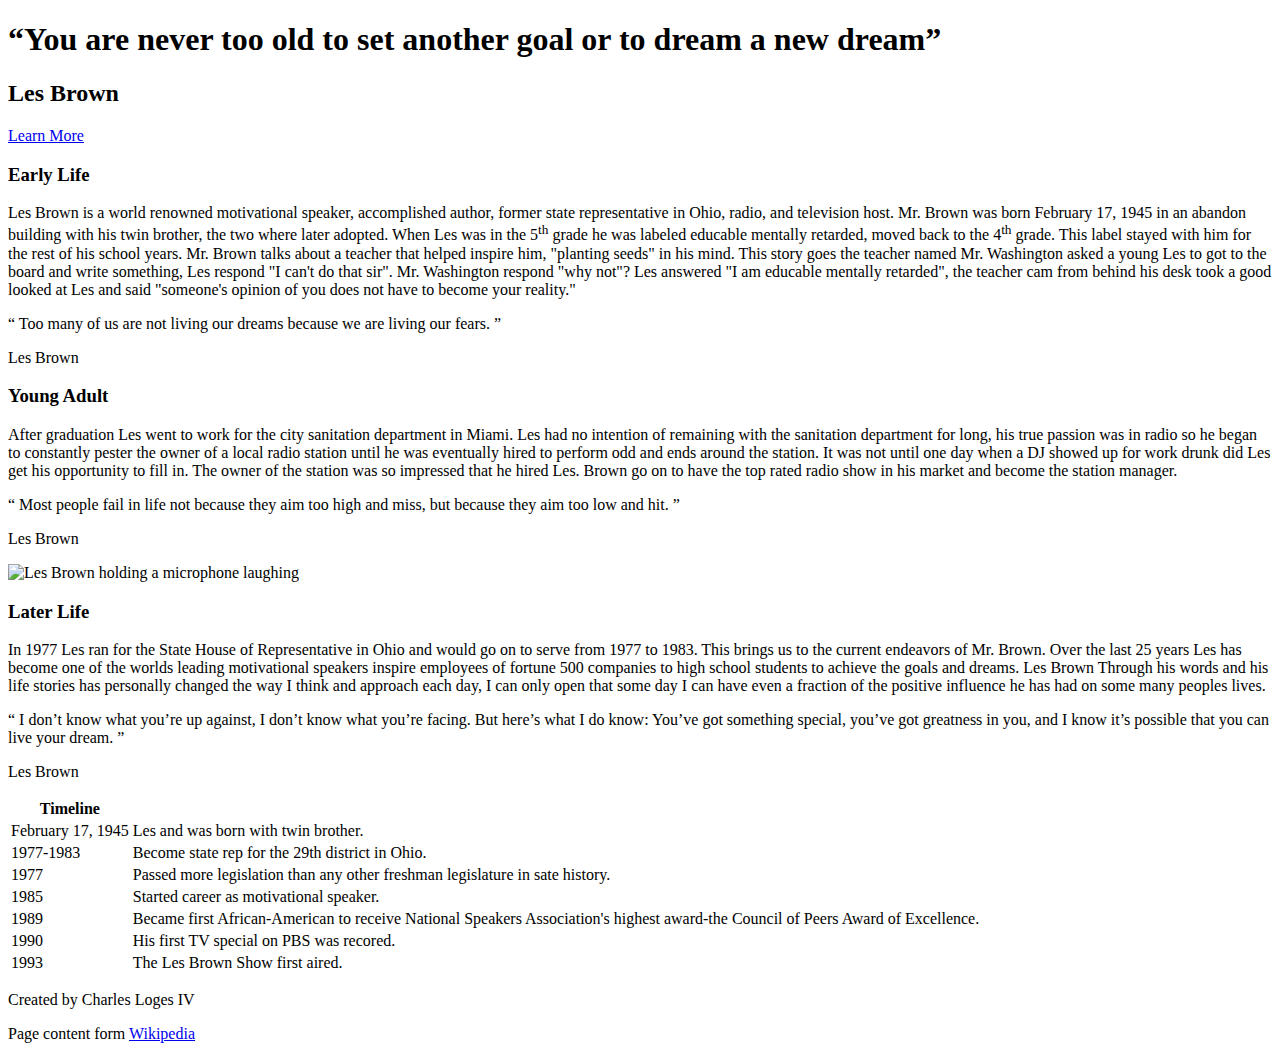
==== index.html @ 789d35e2 "hmtl content added" ====
<!DOCTYPE html>
<html lang="en-us">
<head>
  <meta charset="utf-8">
  <meta http-equiv="X-UA-Compatible" content="IE=Edge">
  <title>FCC: Les Brown Tribute Page</title>
  <meta name="viewport" content="width=device-width, initial-scale=1">
  <link rel="stylesheet" href="normalize.css">
  <link href="https://fonts.googleapis.com/css?family=Roboto:400,400i," rel="stylesheet">
  <link rel="stylesheet" href="styles.css">
</head>
<body>
  <header>
    <h1>
      <q>You are never too old to set another goal or to dream a new dream</q>
    </h1>
    <h2>Les Brown</h2>
    <a href="#">Learn More</a>
  </header>

  <section class="early-life">
    <h3>Early Life</h3>
    <p>
      Les Brown is a world renowned motivational speaker, accomplished author, former state representative in Ohio, radio, and television host. Mr. Brown was born February 17, 1945 in an abandon building with his twin brother, the two where later adopted. When Les was in the 5<sup>th</sup> grade he was labeled educable mentally retarded, moved back to the 4<sup>th</sup> grade. This label stayed with him for the rest of his school years. Mr. Brown talks about a teacher that helped inspire him, "planting seeds" in his mind. This story goes the teacher named Mr. Washington asked a young Les to got to the board and write something, Les respond "I can't do that sir". Mr. Washington respond "why not"? Les answered "I am educable mentally retarded", the teacher cam from behind his desk took a good looked at Les and said "someone's opinion of you does not have to become your reality."
    </p>
  </section>

  <aside>
    <p>
      <q>
        Too many of us are not living our dreams because we are living our fears.
      </q>
    </p>
    <p>Les Brown</p>
  </aside>

  <section class="young-adult">
    <h3>Young Adult</h3>
    <p>
      After graduation Les went to work for the city sanitation department in Miami. Les had no intention of remaining with the sanitation department for long, his true passion was in radio so he began to constantly pester the owner of a local radio station until he was eventually hired to perform odd and ends around the station. It was not until one day when a DJ showed up for work drunk did Les get his opportunity to fill in. The owner of the station was so impressed that he hired Les. Brown go on to have the top rated radio show in his market and become the station manager.
    </p>
  </section>

  <aside>
    <p>
      <q>
        Most people fail in life not because they aim too high and miss, but because they aim too low and hit.
      </q>
    </p>
    <p>Les Brown</p>
  </aside>

  <section class="later-life">
    <img src="img/lesBrown.jpg" alt="Les Brown holding a microphone laughing">
    <h3>Later Life</h3>
    <p>
      In 1977 Les ran for the State House of Representative in Ohio and would go on to serve from 1977 to 1983. This brings us to the current endeavors of Mr. Brown. Over the last 25 years Les has become one of the worlds leading motivational speakers inspire employees of fortune 500 companies to high school students to achieve the goals and dreams. Les Brown Through his words and his life stories has personally changed the way I think and approach each day, I can only open that some day I can have even a fraction of the positive influence he has had on some many peoples lives.
    </p>
  </section>

  <aside>
    <p>
      <q>
        I don’t know what you’re up against, I don’t know what you’re facing. But here’s what I do know: You’ve got something special, you’ve got greatness in you, and I know it’s possible that you can live your dream.
      </q>
    </p>
    <p>Les Brown</p>
  </aside>

  <section class="timeline">
    <table>
      <tr>
        <th>Timeline</th>
      </tr>
      <tr>
        <td>February 17, 1945</td>
        <td>Les and was born with twin brother.</td>
      </tr>
      <tr>
        <td>1977-1983</td>
        <td>Become state rep for the 29th district in Ohio.</td>
      </tr>
      <tr>
        <td>1977</td>
        <td>Passed more legislation than any other freshman legislature in sate history.</td>
      </tr>
      <tr>
        <td>1985</td>
        <td>Started career as motivational speaker.</td>
      </tr>
      <tr>
        <td>1989</td>
        <td>Became first African-American to receive National Speakers Association's highest award-the Council of Peers Award of Excellence.</td>
      </tr>
      <tr>
        <td>1990</td>
        <td>His first TV special on PBS was recored.</td>
      </tr>
      <tr>
        <td>1993</td>
        <td>The Les Brown Show first aired.</td>
      </tr>
    </table>
  </section>

  <footer>
    <p>Created by Charles Loges IV</p>

    <p>Page content form <a href="https://en.wikipedia.org/wiki/Les_Brown_(speaker)">Wikipedia</a></p>
  </footer>

</body>
</html>
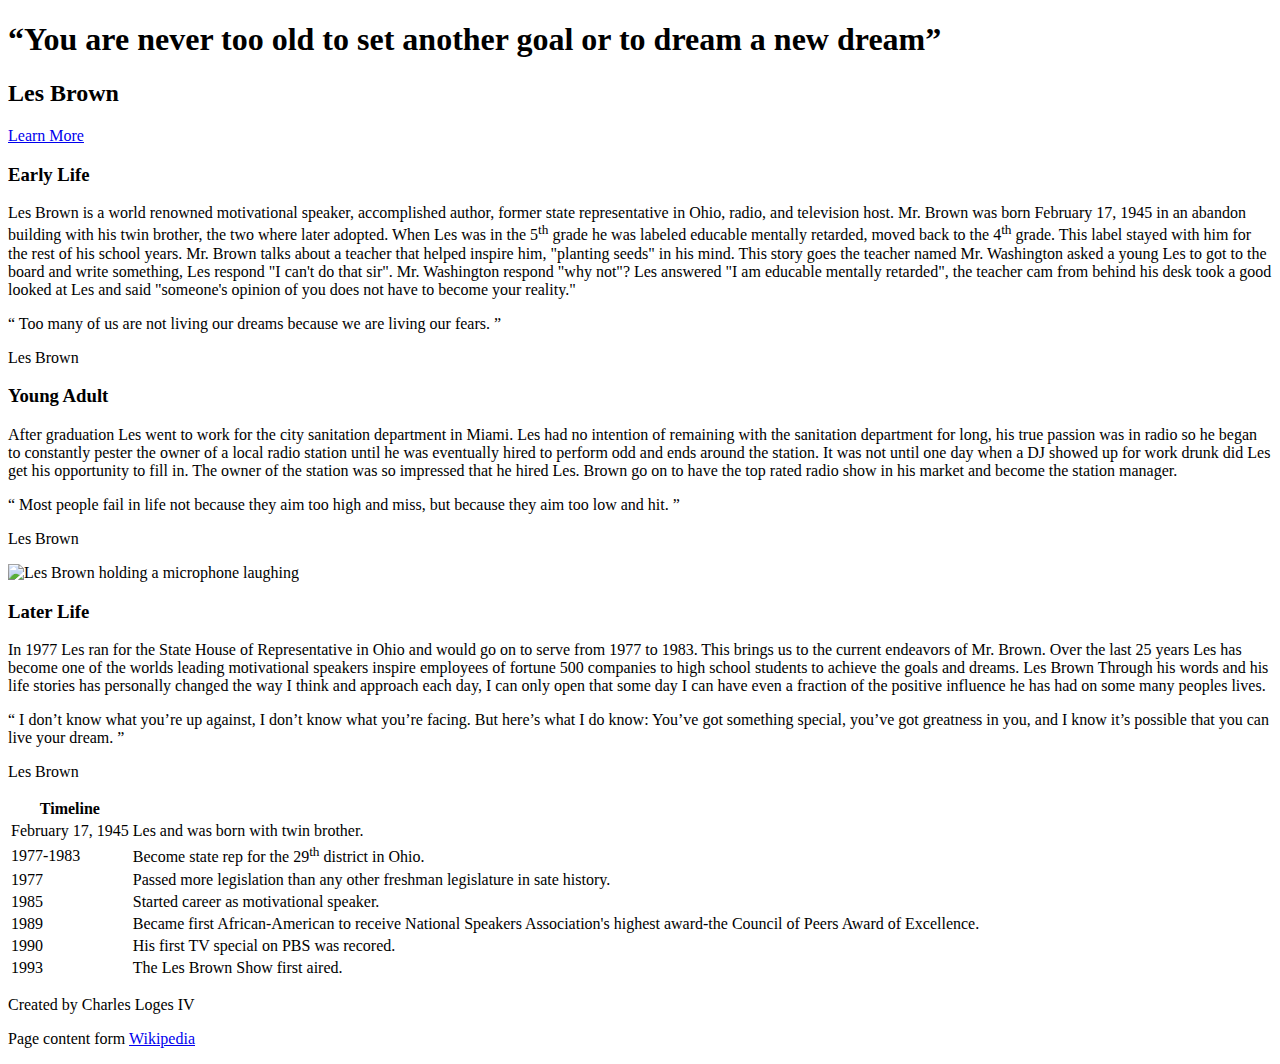
==== commit e114ce6e: "changed linked font and add a <sup> tag in timeline" ====
--- a/index.html
+++ b/index.html
@@ -6,7 +6,7 @@
   <title>FCC: Les Brown Tribute Page</title>
   <meta name="viewport" content="width=device-width, initial-scale=1">
   <link rel="stylesheet" href="normalize.css">
-  <link href="https://fonts.googleapis.com/css?family=Roboto:400,400i," rel="stylesheet">
+<link href="https://fonts.googleapis.com/css?family=Josefin+Slab:600|Raleway:300i,400" rel="stylesheet">
   <link rel="stylesheet" href="styles.css">
 </head>
 <body>
@@ -78,7 +78,7 @@
       </tr>
       <tr>
         <td>1977-1983</td>
-        <td>Become state rep for the 29th district in Ohio.</td>
+        <td>Become state rep for the 29<sup>th</sup> district in Ohio.</td>
       </tr>
       <tr>
         <td>1977</td>
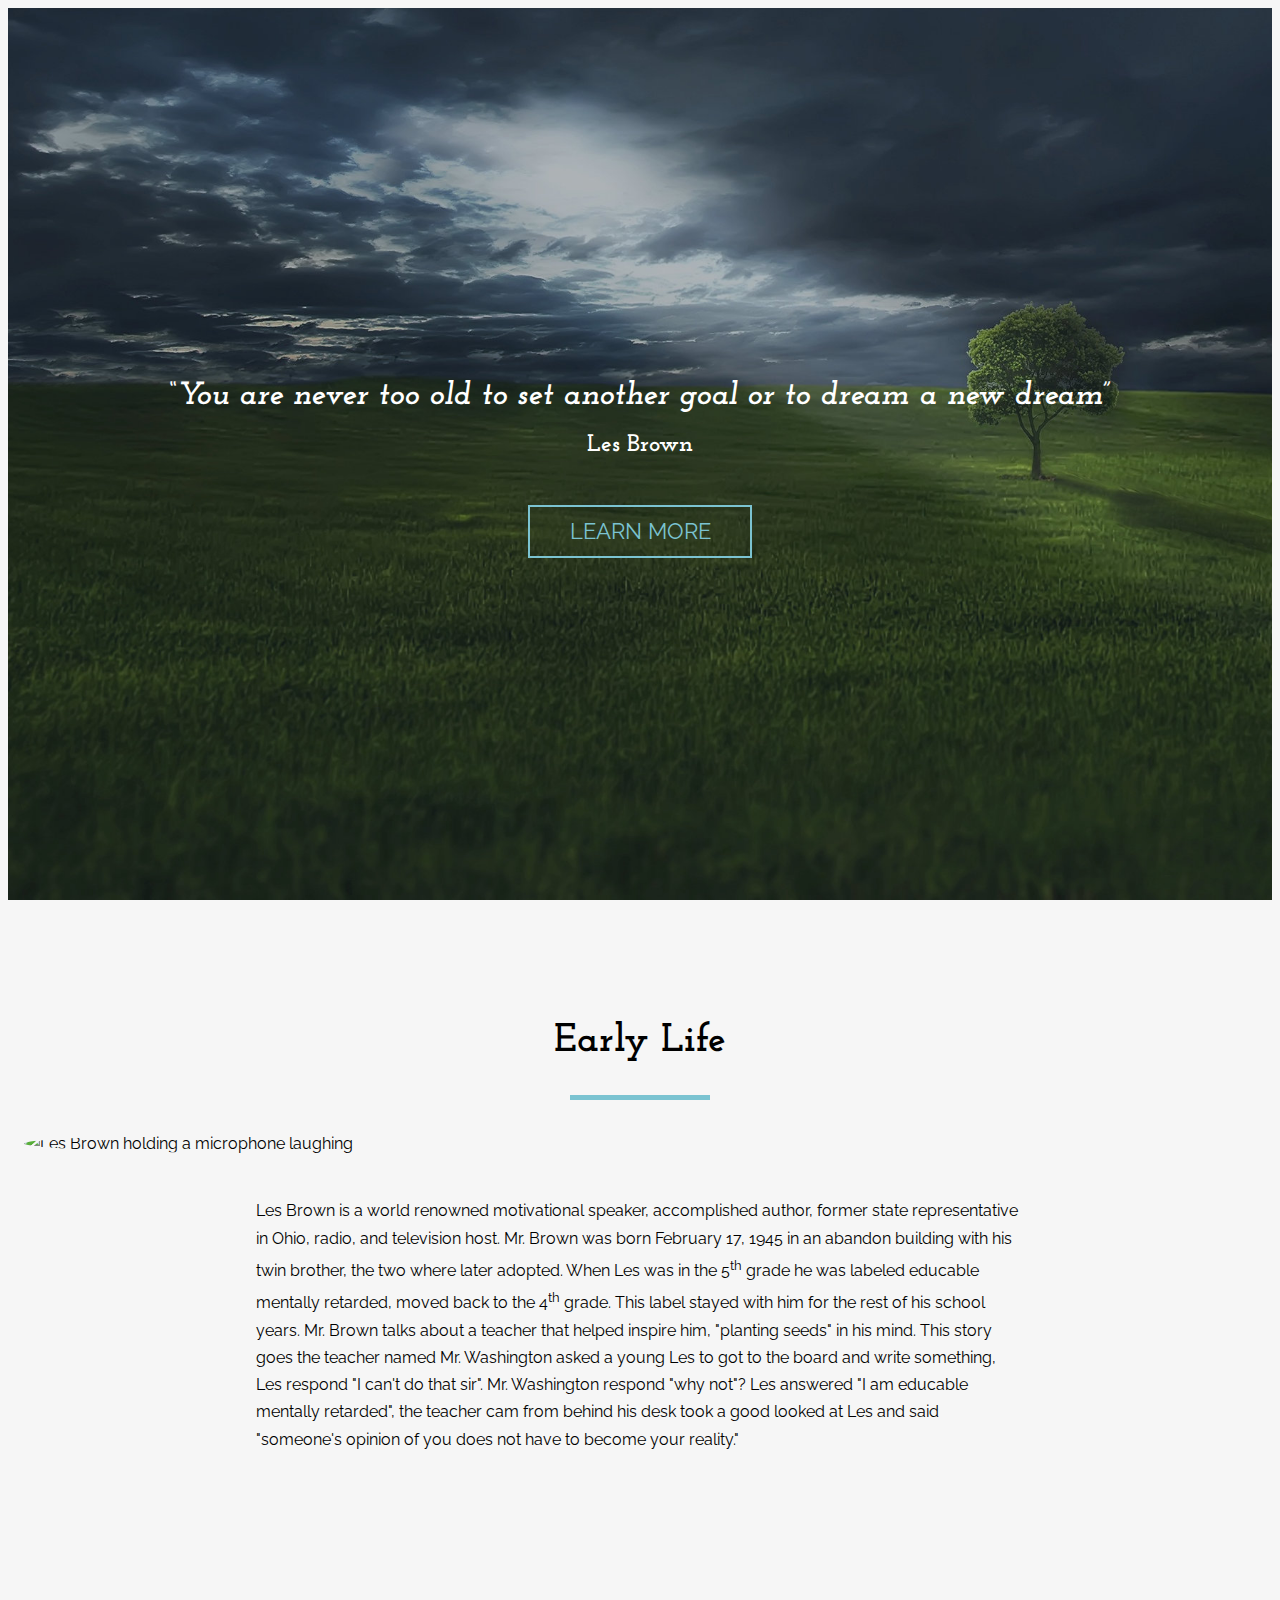
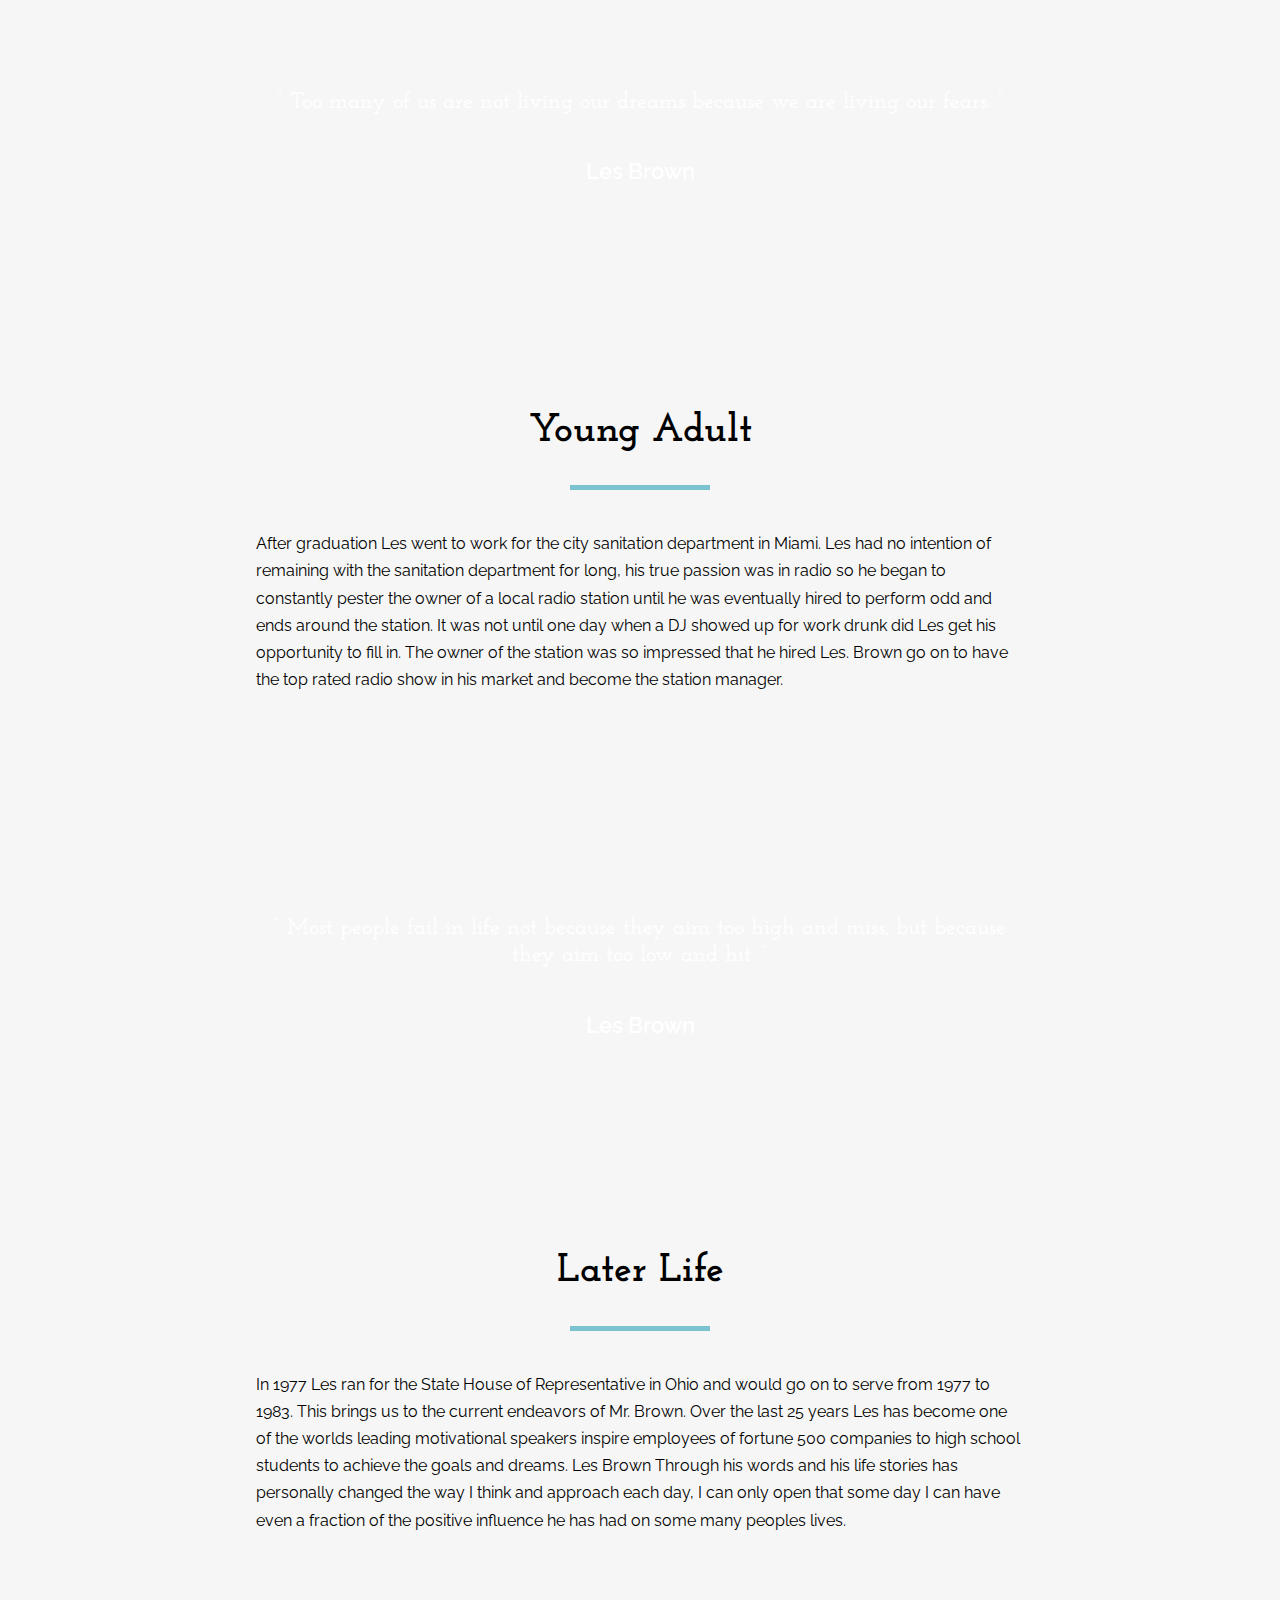
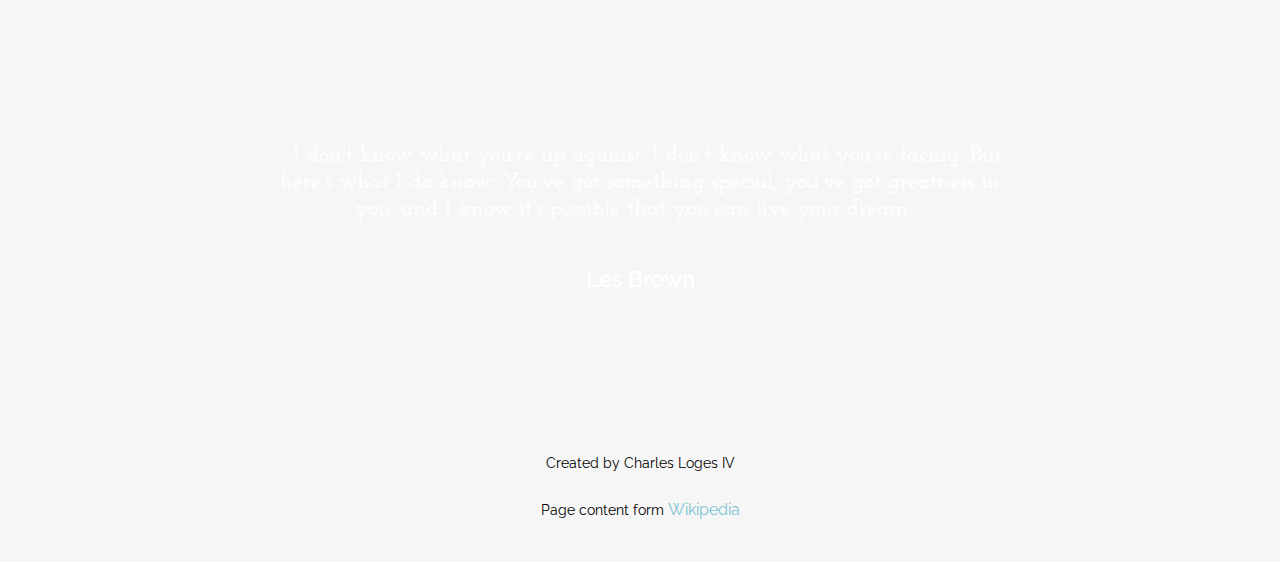
==== commit 3f2599ae: "page styled and structured" ====
--- a/index.html
+++ b/index.html
@@ -6,7 +6,7 @@
   <title>FCC: Les Brown Tribute Page</title>
   <meta name="viewport" content="width=device-width, initial-scale=1">
   <link rel="stylesheet" href="normalize.css">
-<link href="https://fonts.googleapis.com/css?family=Josefin+Slab:600|Raleway:300i,400" rel="stylesheet">
+<link href="https://fonts.googleapis.com/css?family=Josefin+Slab:400i, 600|Raleway:400" rel="stylesheet">
   <link rel="stylesheet" href="styles.css">
 </head>
 <body>
@@ -15,11 +15,13 @@
       <q>You are never too old to set another goal or to dream a new dream</q>
     </h1>
     <h2>Les Brown</h2>
-    <a href="#">Learn More</a>
+    <a href="#section">Learn More</a>
   </header>
 
-  <section class="early-life">
+  <section class="early-life" id="section1">
     <h3>Early Life</h3>
+    <hr>
+    <img src="img/lesBrown.jpg" alt="Les Brown holding a microphone laughing">
     <p>
       Les Brown is a world renowned motivational speaker, accomplished author, former state representative in Ohio, radio, and television host. Mr. Brown was born February 17, 1945 in an abandon building with his twin brother, the two where later adopted. When Les was in the 5<sup>th</sup> grade he was labeled educable mentally retarded, moved back to the 4<sup>th</sup> grade. This label stayed with him for the rest of his school years. Mr. Brown talks about a teacher that helped inspire him, "planting seeds" in his mind. This story goes the teacher named Mr. Washington asked a young Les to got to the board and write something, Les respond "I can't do that sir". Mr. Washington respond "why not"? Les answered "I am educable mentally retarded", the teacher cam from behind his desk took a good looked at Les and said "someone's opinion of you does not have to become your reality."
     </p>
@@ -36,6 +38,7 @@
 
   <section class="young-adult">
     <h3>Young Adult</h3>
+    <hr>
     <p>
       After graduation Les went to work for the city sanitation department in Miami. Les had no intention of remaining with the sanitation department for long, his true passion was in radio so he began to constantly pester the owner of a local radio station until he was eventually hired to perform odd and ends around the station. It was not until one day when a DJ showed up for work drunk did Les get his opportunity to fill in. The owner of the station was so impressed that he hired Les. Brown go on to have the top rated radio show in his market and become the station manager.
     </p>
@@ -51,8 +54,8 @@
   </aside>
 
   <section class="later-life">
-    <img src="img/lesBrown.jpg" alt="Les Brown holding a microphone laughing">
     <h3>Later Life</h3>
+    <hr>
     <p>
       In 1977 Les ran for the State House of Representative in Ohio and would go on to serve from 1977 to 1983. This brings us to the current endeavors of Mr. Brown. Over the last 25 years Les has become one of the worlds leading motivational speakers inspire employees of fortune 500 companies to high school students to achieve the goals and dreams. Les Brown Through his words and his life stories has personally changed the way I think and approach each day, I can only open that some day I can have even a fraction of the positive influence he has had on some many peoples lives.
     </p>
@@ -67,45 +70,8 @@
     <p>Les Brown</p>
   </aside>
 
-  <section class="timeline">
-    <table>
-      <tr>
-        <th>Timeline</th>
-      </tr>
-      <tr>
-        <td>February 17, 1945</td>
-        <td>Les and was born with twin brother.</td>
-      </tr>
-      <tr>
-        <td>1977-1983</td>
-        <td>Become state rep for the 29<sup>th</sup> district in Ohio.</td>
-      </tr>
-      <tr>
-        <td>1977</td>
-        <td>Passed more legislation than any other freshman legislature in sate history.</td>
-      </tr>
-      <tr>
-        <td>1985</td>
-        <td>Started career as motivational speaker.</td>
-      </tr>
-      <tr>
-        <td>1989</td>
-        <td>Became first African-American to receive National Speakers Association's highest award-the Council of Peers Award of Excellence.</td>
-      </tr>
-      <tr>
-        <td>1990</td>
-        <td>His first TV special on PBS was recored.</td>
-      </tr>
-      <tr>
-        <td>1993</td>
-        <td>The Les Brown Show first aired.</td>
-      </tr>
-    </table>
-  </section>
-
   <footer>
     <p>Created by Charles Loges IV</p>
-
     <p>Page content form <a href="https://en.wikipedia.org/wiki/Les_Brown_(speaker)">Wikipedia</a></p>
   </footer>
 
--- a/styles.css
+++ b/styles.css
@@ -0,0 +1,187 @@
+
+/* base styles */
+
+
+* {
+  box-sizing: border-box;
+}
+
+body {
+  font-family: 'Raleway', sans-serif;
+  background-color: #f6f6f6;
+}
+
+img {
+  max-width: 100%;
+  height: auto;
+  border-radius: 50%;
+  display: block;
+  margin: 0 auto;
+}
+
+h3 {
+  text-align: center;
+  margin-top: 2em;
+  font-size: 1.5em;
+}
+
+hr {
+  height: 4px;
+  width: 70px;
+  text-align: center;
+  position: relative;
+  background-color: #7bc3d1;
+  margin: 0 auto;
+  margin-bottom: 30px;
+  border: 0;
+}
+
+a {
+  text-decoration: none;
+}
+
+/* Setting flexbox */
+
+header,
+aside,
+footer {
+
+  display: flex;
+  flex-direction: column;
+  justify-content: center;
+  align-items: center;
+}
+
+
+/* Section styles */
+
+h1, h2 , h3, q {
+ font-family: 'Josefin Slab', serif;
+}
+
+.early-life,
+.young-adult,
+.later-life {
+  margin: 0 auto;
+  padding: 0 1em;
+  line-height: 1.7em;
+}
+
+.early-life p,
+.young-adult p,
+.later-life p {
+  margin: 2.5em auto 5em;
+}
+
+/* background image */
+
+header,
+aside {
+  background: url('img/bg.jpg') top right no-repeat;
+  background-attachment: fixed;
+  background-position: center;
+  background-size: cover;
+}
+
+
+/* Header */
+
+header {
+  height: 100vh;
+}
+
+h1 {
+  color: #fff;
+  text-align: center;
+  padding: 0 .3125em;
+  font-style: italic;
+}
+
+header h2 {
+  color: #fff;
+  margin: 0 auto 2em;
+}
+
+header a {
+  display: inline-block;
+  text-transform: uppercase;
+  border: 2px solid #7bc3d1;
+  font-size: 1.4em;
+  padding:  .5em 1.75em;
+  color: #7bc3d1;
+}
+
+header a:hover,
+header a:focus {
+  background-color: rgba(123, 195, 209, .25);
+  color: #28343E;
+}
+
+/* quotes */
+
+aside {
+  height: 45vh;
+}
+
+aside p{
+  font-size: 1.4em;
+  color: #fff;
+  text-align: center;
+  padding: 0 .3125em;
+  font-weight: 600;
+
+}
+
+/* Section specific */
+
+.early-life h3 {
+  padding-top: 1em;
+}
+
+
+/* footer */
+
+footer {
+  text-align: center;
+  height: 15vh;
+}
+
+footer p {
+  font-size: .9em;
+}
+
+footer a {
+  color: #7bc3d1;
+  font-size: 1.1em;
+}
+
+
+
+/* Media Queries */
+
+@media screen and (min-width: 640px) {
+
+
+  h3 {
+    font-size: 2.5em;
+  }
+
+  hr {
+    height: 5px;
+    width: 140px;
+  }
+
+}
+
+@media screen and (min-width: 768px) {
+
+  .early-life p,
+  .young-adult p,
+  .later-life p,
+  aside p {
+    max-width: 768px;
+  }
+
+}
+
+
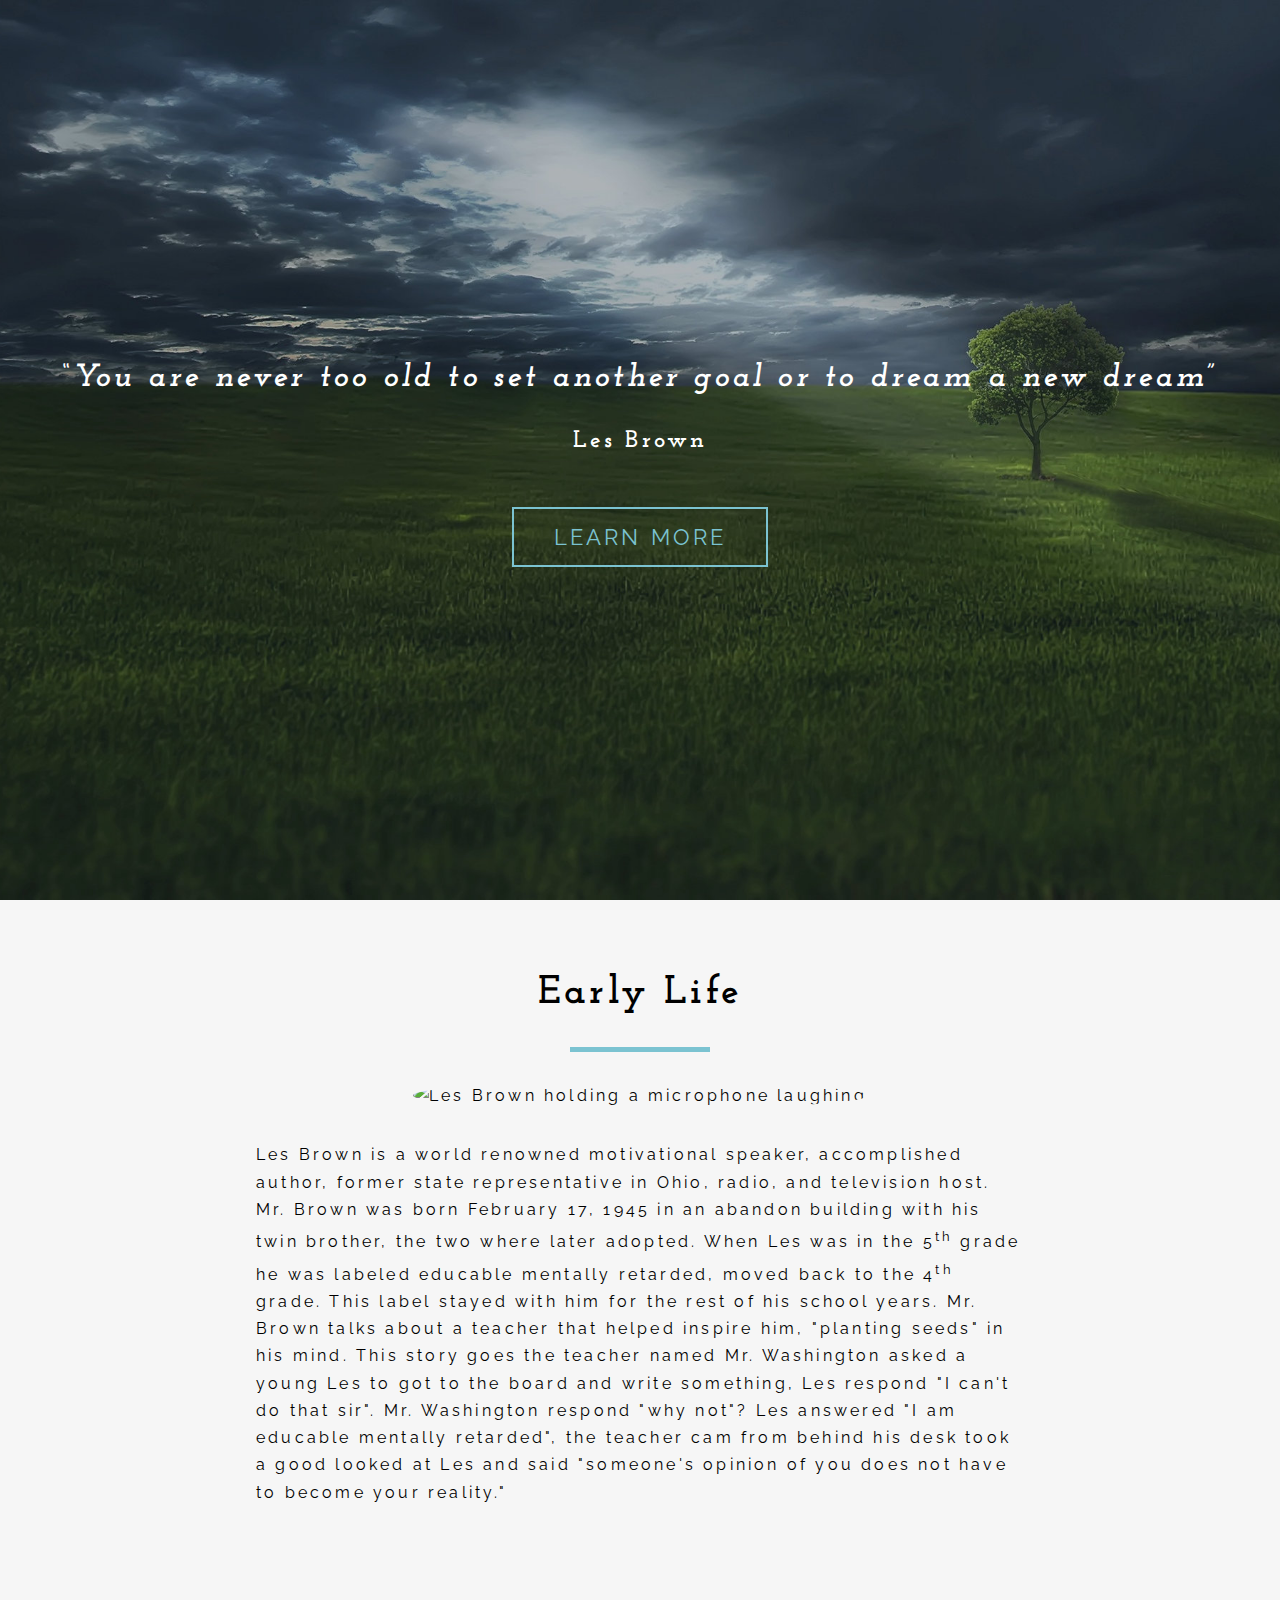
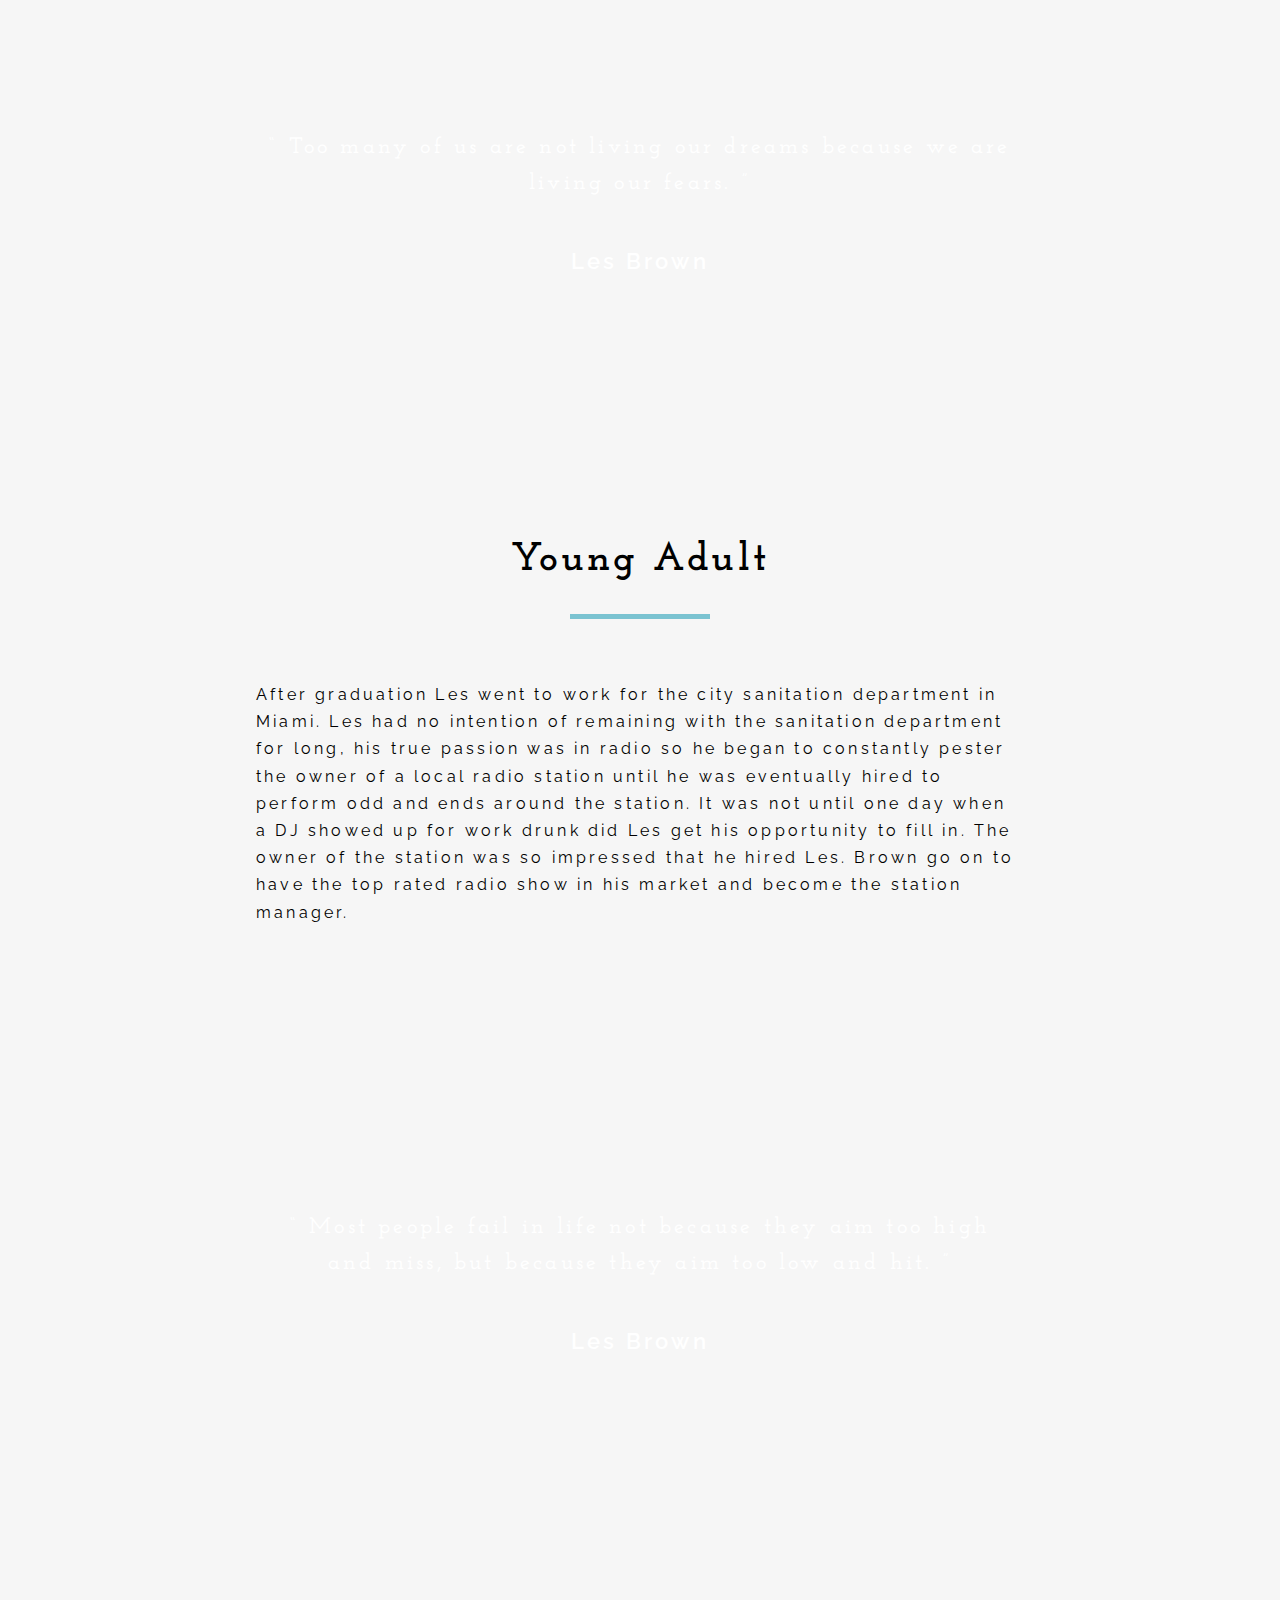
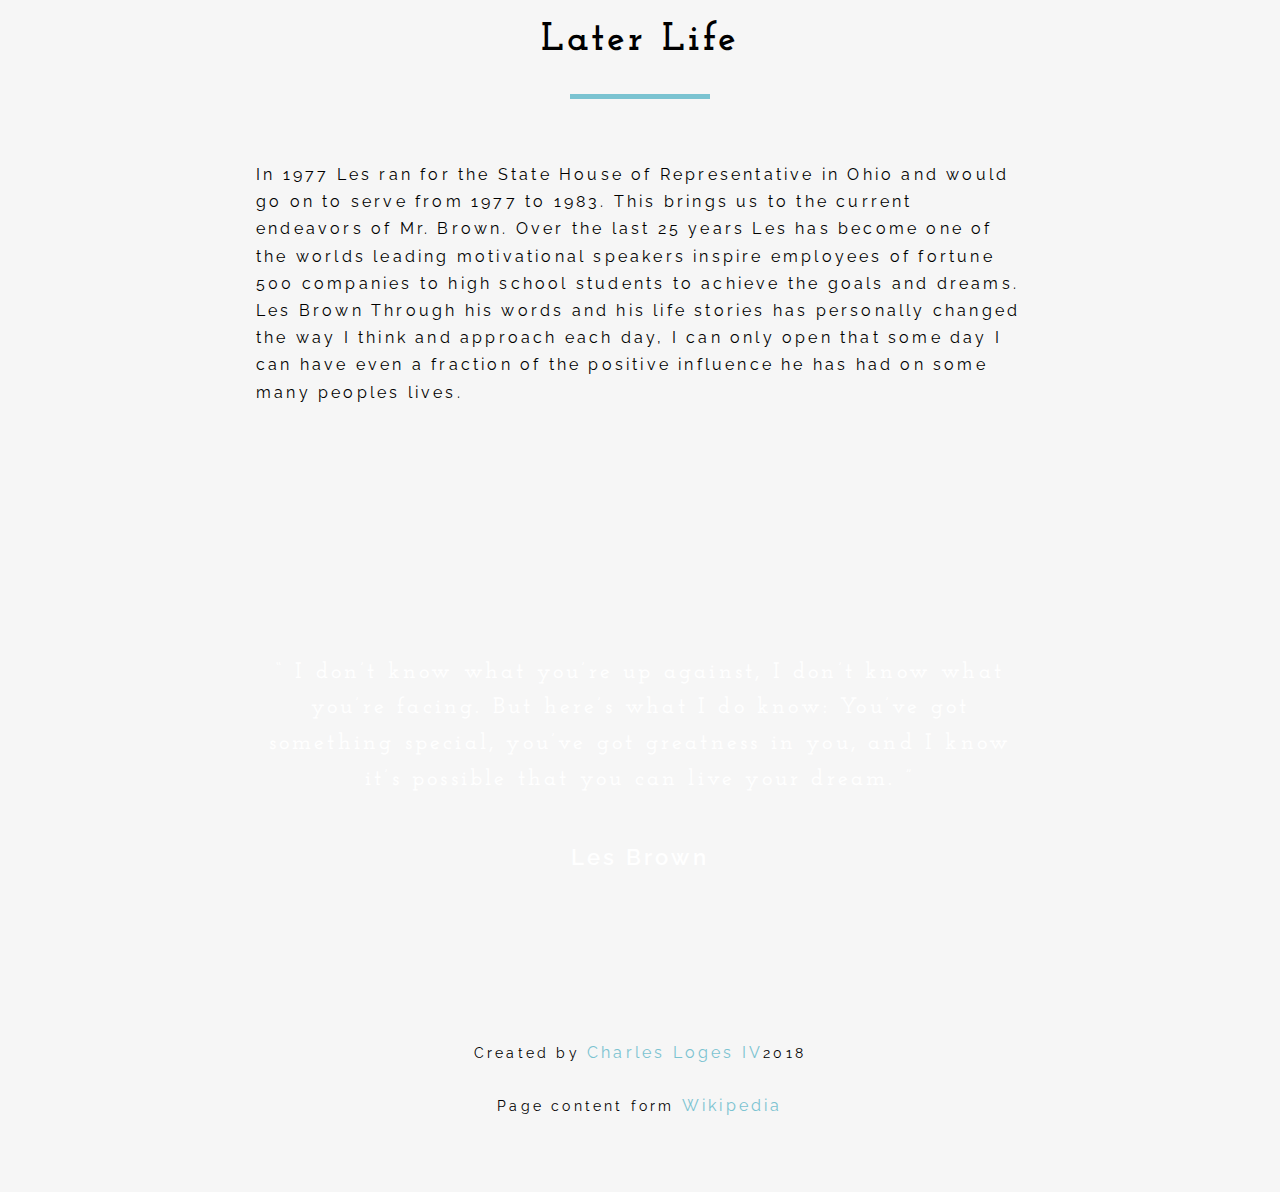
==== commit 781913e4: "added creator link and date in footer" ====
--- a/index.html
+++ b/index.html
@@ -15,10 +15,10 @@
       <q>You are never too old to set another goal or to dream a new dream</q>
     </h1>
     <h2>Les Brown</h2>
-    <a href="#section">Learn More</a>
+    <a href="#section1">Learn More</a>
   </header>
 
-  <section class="early-life" id="section1">
+  <section id="section1">
     <h3>Early Life</h3>
     <hr>
     <img src="img/lesBrown.jpg" alt="Les Brown holding a microphone laughing">
@@ -36,7 +36,7 @@
     <p>Les Brown</p>
   </aside>
 
-  <section class="young-adult">
+  <section>
     <h3>Young Adult</h3>
     <hr>
     <p>
@@ -53,7 +53,7 @@
     <p>Les Brown</p>
   </aside>
 
-  <section class="later-life">
+  <section>
     <h3>Later Life</h3>
     <hr>
     <p>
@@ -71,7 +71,7 @@
   </aside>
 
   <footer>
-    <p>Created by Charles Loges IV</p>
+    <p>Created by <a href="charlesloges.com">Charles Loges IV</a>2018</p>
     <p>Page content form <a href="https://en.wikipedia.org/wiki/Les_Brown_(speaker)">Wikipedia</a></p>
   </footer>
 
--- a/styles.css
+++ b/styles.css
@@ -1,13 +1,14 @@
-
 /* base styles */
-
 
 * {
   box-sizing: border-box;
 }
 
 body {
-  font-family: 'Raleway', sans-serif;
+  margin: 0;
+  line-height: 1.5;
+  letter-spacing: 0.2rem;
+  font-family: "Raleway", sans-serif;
   background-color: #f6f6f6;
 }
 
@@ -44,45 +45,42 @@
 
 header,
 aside,
-footer {
-
+footer,
+section {
   display: flex;
   flex-direction: column;
   justify-content: center;
   align-items: center;
 }
 
+section {
+  min-height: 75vh;
+}
 
 /* Section styles */
 
-h1, h2 , h3, q {
- font-family: 'Josefin Slab', serif;
+h1,
+h2,
+h3,
+q {
+  font-family: "Josefin Slab", serif;
 }
 
-.early-life,
-.young-adult,
-.later-life {
+section {
   margin: 0 auto;
   padding: 0 1em;
   line-height: 1.7em;
-}
-
-.early-life p,
-.young-adult p,
-.later-life p {
-  margin: 2.5em auto 5em;
 }
 
 /* background image */
 
 header,
 aside {
-  background: url('img/bg.jpg') top right no-repeat;
+  background: url("img/bg.jpg") top right no-repeat;
   background-attachment: fixed;
   background-position: center;
   background-size: cover;
 }
-
 
 /* Header */
 
@@ -93,7 +91,7 @@
 h1 {
   color: #fff;
   text-align: center;
-  padding: 0 .3125em;
+  padding: 0 0.3125em;
   font-style: italic;
 }
 
@@ -107,47 +105,39 @@
   text-transform: uppercase;
   border: 2px solid #7bc3d1;
   font-size: 1.4em;
-  padding:  .5em 1.75em;
+  padding: 0.5em 1.75em;
   color: #7bc3d1;
 }
 
 header a:hover,
 header a:focus {
-  background-color: rgba(123, 195, 209, .25);
-  color: #28343E;
+  background-color: rgba(123, 195, 209, 0.25);
+  color: #28343e;
 }
 
 /* quotes */
 
 aside {
-  height: 45vh;
+  min-height: 45vh;
 }
 
-aside p{
+aside p {
   font-size: 1.4em;
   color: #fff;
   text-align: center;
-  padding: 0 .3125em;
+  padding: 0 0.3125em;
   font-weight: 600;
-
 }
-
-/* Section specific */
-
-.early-life h3 {
-  padding-top: 1em;
-}
-
 
 /* footer */
 
 footer {
   text-align: center;
-  height: 15vh;
+  min-height: 15vh;
 }
 
 footer p {
-  font-size: .9em;
+  font-size: 0.9em;
 }
 
 footer a {
@@ -155,13 +145,9 @@
   font-size: 1.1em;
 }
 
-
-
 /* Media Queries */
 
 @media screen and (min-width: 640px) {
-
-
   h3 {
     font-size: 2.5em;
   }
@@ -171,17 +157,17 @@
     width: 140px;
   }
 
-}
+  section p {
+    padding-top: 1em;
+    padding-bottom: 5em;
+  }
 
-@media screen and (min-width: 768px) {
-
-  .early-life p,
-  .young-adult p,
-  .later-life p,
+  section p,
   aside p {
     max-width: 768px;
   }
 
+  footer {
+    min-height: 25vh;
+  }
 }
-
-
